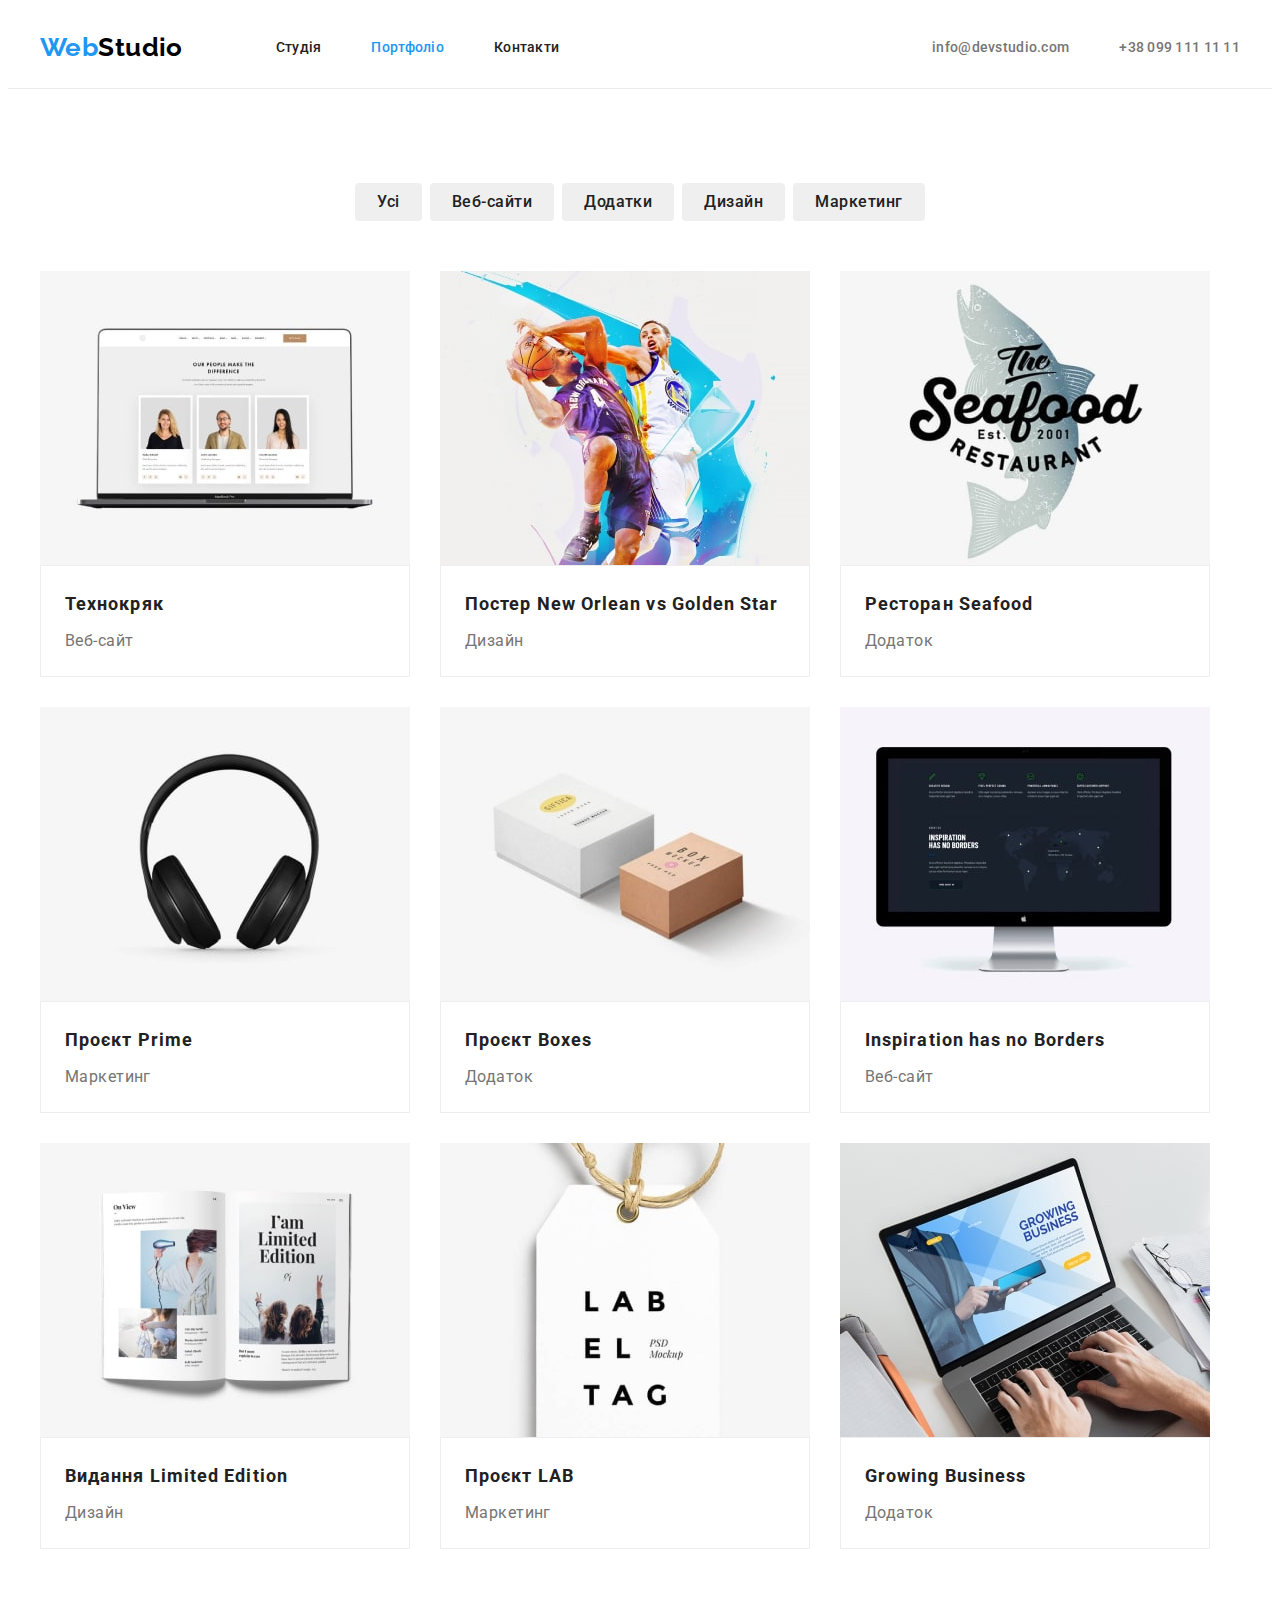
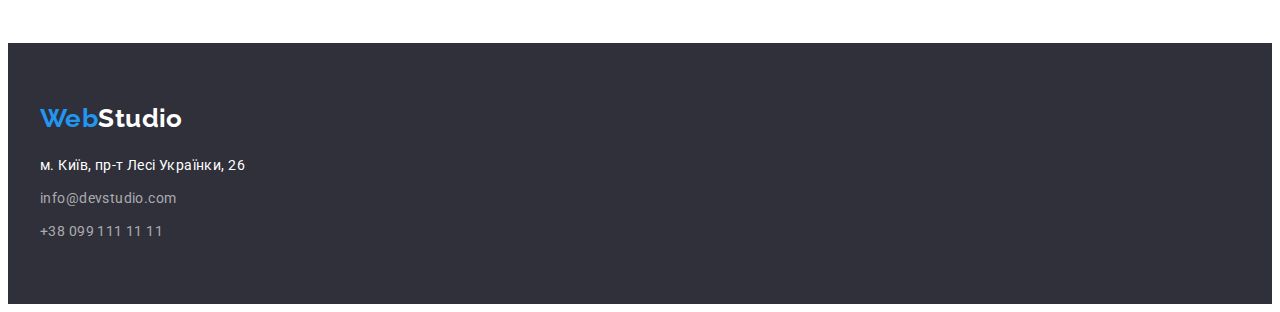
==== portfolio.html @ ebf42707 "clone rep" ====
<!DOCTYPE html>
<html lang="en">
  <head>
    <meta charset="UTF-8" />
    <meta http-equiv="X-UA-Compatible" content="IE=edge" />
    <meta name="viewport" content="width=device-width, initial-scale=1.0" />
    <link rel="preconnect" href="https://fonts.googleapis.com" />
    <link rel="preconnect" href="https://fonts.gstatic.com" crossorigin />
    <link
      href="https://fonts.googleapis.com/css2?family=Raleway:wght@700&family=Roboto:wght@400;500;700;900&display=swap"
      rel="stylesheet"
    />
    <link
      rel="stylesheet"
      href="https://cdnjs.cloudflare.com/ajax/libs/modern-normalize/1.1.0/modern-normalize.min.css"
      integrity="sha512-wpPYUAdjBVSE4KJnH1VR1HeZfpl1ub8YT/NKx4PuQ5NmX2tKuGu6U/JRp5y+Y8XG2tV+wKQpNHVUX03MfMFn9Q=="
      crossorigin="anonymous"
      referrerpolicy="no-referrer"
    />
    <link rel="stylesheet" href="./css/styles.css" />
    <title>Студія</title>
  </head>

  <body>
    <header class="header">
      <div class="container main-nav">
        <nav class="main-nav">
          <a href="./index.html" class="logo link"><span class="logo-web">Web</span>Studio</a>
          <ul class="site-nav list">
            <li class="item"><a href="./index.html" class="link">Студія</a></li>
            <li class="item"><a href="./portfolio.html" class="link current">Портфоліо</a></li>
            <li class="item"><a href="#" class="link">Контакти</a></li>
          </ul>
        </nav>

        <ul class="contacts-nav list">
          <li class="item">
            <a href="mailto:info@devstudio.com" class="link">info@devstudio.com</a>
          </li>
          <li class="item"><a href="tel:+380991111111" class="link">+38 099 111 11 11</a></li>
        </ul>
      </div>
    </header>

    <main>
      <section class="portfolio">
        <div class="container">
          <h1 class="visually-hidden">Портфоліо</h1>

          <ul class="filters list">
            <li class="item"><button type="button" class="filters-button">Усі</button></li>
            <li class="item"><button type="button" class="filters-button">Веб-сайти</button></li>
            <li class="item"><button type="button" class="filters-button">Додатки</button></li>
            <li class="item"><button type="button" class="filters-button">Дизайн</button></li>
            <li class="item"><button type="button" class="filters-button">Маркетинг</button></li>
          </ul>
        </div>
        <div class="container">
          <ul class="project list">
            <li class="flex-element">
              <a href="#"
                ><img
                  src="./images/tehnokrjak.jpg"
                  alt="Екран ноутбуку зі зображенням сайту"
                  width="370"
              /></a>
              <div class="project-name">
                <h2 class="title">Технокряк</h2>
                <p class="text">Веб-сайт</p>
              </div>
            </li>
            <li class="flex-element">
              <a href="#">
                <img src="./images/poster.jpg" alt="Два баскетботісти з м'ячом" width="370"
              /></a>
              <div class="project-name">
                <h2 class="title">Постер New Orlean vs Golden Star</h2>
                <p class="text">Дизайн</p>
              </div>
            </li>
            <li class="flex-element">
              <a href="#">
                <img src="./images/restoran.jpg" alt="Логотип ресторану-риба" width="370"
              /></a>
              <div class="project-name">
                <h2 class="title">Ресторан Seafood</h2>
                <p class="text">Додаток</p>
              </div>
            </li>
            <li class="flex-element">
              <a href="#"> <img src="./images/prime.jpg" alt="Навушники" width="370" /></a>
              <div class="project-name">
                <h2 class="title">Проєкт Prime</h2>
                <p class="text">Маркетинг</p>
              </div>
            </li>
            <li class="flex-element">
              <a href="#">
                <img src="./images/boxes.jpg" alt="Дві паперові коробочки" width="370"
              /></a>
              <div class="project-name">
                <h2 class="title">Проєкт Boxes</h2>
                <p class="text">Додаток</p>
              </div>
            </li>
            <li class="flex-element">
              <a href="#">
                <img src="./images/inspiration.jpg" alt="Монітор із зображенням сайту" width="370"
              /></a>
              <div class="project-name">
                <h2 class="title">Inspiration has no Borders</h2>
                <p class="text">Веб-сайт</p>
              </div>
            </li>

            <li class="flex-element">
              <a href="#">
                <img src="./images/limited.jpg" alt="Сторінки розгорнутої книги" width="370"
              /></a>
              <div class="project-name">
                <h2 class="title">Видання Limited Edition</h2>
                <p class="text">Дизайн</p>
              </div>
            </li>
            <li class="flex-element">
              <a href=""> <img src="./images/lab.jpg" alt="Бірка з написом" width="370" /></a>
              <div class="project-name">
                <h2 class="title">Проєкт LAB</h2>
                <p class="text">Маркетинг</p>
              </div>
            </li>
            <li class="flex-element">
              <a href="#">
                <img
                  src="./images/growing.jpg"
                  alt="Екран ноутбуку зі зображенням сайту"
                  width="370"
              /></a>
              <div class="project-name">
                <h2 class="title">Growing Business</h2>
                <p class="text">Додаток</p>
              </div>
            </li>
          </ul>
        </div>
      </section>
    </main>

    <!-- footer -->
    <footer class="footer">
      <div class="container">
        <a href="./index.html" class="logo link"><span class="logo-web">Web</span>Studio</a>
        <address class="address">
          <ul class="list">
            <li class="address-item">
              <a
                href="https://goo.gl/maps/msfJMVSiA2NbQieu8"
                target="_blank"
                rel="noopener noreferrer"
                class="text link"
              >
                м. Київ, пр-т Лесі Українки, 26
              </a>
            </li>
            <li class="address-item">
              <a href="mailto:info@devstudio.com" class="link">info@devstudio.com</a>
            </li>
            <li class="address-item">
              <a href="tel:+380991111111" class="link">+38 099 111 11 11</a>
            </li>
          </ul>
        </address>
      </div>
    </footer>
  </body>
</html>
---- css/styles.css ----
:root {
  --primery-text-color: #757575;
  --secondary-text-color: #000000;
  --title-text-color: #212121;
  --accent-color: #2196f3;
  --primery-bg-color: #ffffff;
  --secondary-bg-color: #f5f4fa;
  --hyro-bg-color: #2f303a;
  --futer-address-color: rgba(255, 255, 255, 0.6);
  --container-bg-color: #eeeeee;
  --line-header-color: #ececec;
  --buton-active-color: #188ce8;
}
h1,
h2,
h3,
h4,
p {
  margin-top: 0;
  margin-bottom: 0;
}

ul,
ol {
  margin-top: 0;
  margin-bottom: 0;
  padding-left: 0;
}

button {
  cursor: pointer;
  display: block;
  margin: 0 auto;
  border: none;
  border-radius: 4px;
}

img {
  display: block;
  max-width: 100%;
  height: auto;
}

body {
  background-color: var(--primery-bg-color);
  color: var(--primery-text-color);

  font-family: Roboto, 'open sans', sans-serif;
  font-size: 14px;
  letter-spacing: 0.03em;
}

.link {
  text-decoration: none;
}

.list {
  list-style: none;
}

.visually-hidden {
  position: absolute;
  white-space: nowrap;
  width: 1px;
  height: 1px;
  overflow: hidden;
  border: 0;
  padding: 0;
  clip: rect(0 0 0 0);
  clip-path: inset(50%);
  margin: -1px;
}

.container {
  width: 1200px;
  padding: 0 15px;
  margin: 0 auto;

  /* outline: 2px solid tomato; */
}
.header {
  border-bottom: 1px solid #ececec;
}

/* site-nav */
.main-nav {
  display: flex;
  align-items: center;
}

.logo {
  color: var(--secondary-text-color);

  font-family: 'Raleway', sans-serif;
  font-weight: 700;
  font-size: 26px;
  line-height: 1.2;
}
.logo-web {
  color: var(--accent-color);
}

.site-nav {
  display: flex;
  margin-left: 93px;
}
.site-nav .item + .item {
  margin-left: 50px;
}

.site-nav .link {
  display: block;
  padding-top: 32px;
  padding-bottom: 32px;

  color: var(--title-text-color);

  font-weight: 500;
  line-height: 1.14;
  letter-spacing: 0.02em;
}

.site-nav .link:hover,
.site-nav .link:focus {
  color: var(--accent-color);
}
.site-nav .link.current {
  color: var(--accent-color);
}
.contacts-nav {
  display: flex;
  margin-left: auto;
}
.contacts-nav .item + .item {
  margin-left: 50px;
}

.contacts-nav .link {
  display: block;
  padding-top: 32px;
  padding-bottom: 32px;

  color: var(--primery-text-color);

  font-weight: 500;
  line-height: 1.14;
  letter-spacing: 0.02em;
}

.contacts-nav .link:hover,
.contacts-nav .link:focus {
  color: var(--accent-color);
}

.hero {
  background-color: var(--hyro-bg-color);

  text-align: center;
  padding: 200px 0;
}

.hero-title {
  color: var(--primery-bg-color);

  width: 696px;
  font-weight: 900;
  font-size: 44px;
  line-height: 1.36;
  letter-spacing: 0.06em;
  text-transform: uppercase;

  margin: 0 auto;
}

/* button */
.button {
  color: var(--primery-bg-color);
  background-color: var(--accent-color);

  min-width: 216px;
  font-family: inherit;
  font-weight: 700;
  font-size: 16px;
  line-height: 1.87;
  letter-spacing: 0.06em;
  box-shadow: 0px 4px 4px rgba(0, 0, 0, 0.15);

  padding: 10px 32px;
}

.button:hover,
.button:focus {
  background-color: var(--buton-active-color);
}

/* section */

.section {
  padding-top: 94px;
  padding-bottom: 94px;
}

.section-title {
  color: var(--title-text-color);

  font-weight: 700;
  font-size: 36px;
  line-height: 1.17;
  text-align: center;

  margin-bottom: 50px;
}

/* features */

.features-list {
  display: flex;
}
.features-list .item {
  width: calc((100% - 90) / 4);
}

.features-list .item + .item {
  margin-left: 30px;
}

.features-list .title {
  color: var(--title-text-color);

  font-weight: 700;
  font-size: 14px;
  line-height: 1.14;
  text-transform: uppercase;

  margin-bottom: 10px;
}

.features-list .text {
  font-weight: 400;
  line-height: 1.71;
}

/* чим ми займаємося */

.no-padding {
  padding-top: 0%;
}
.work-list {
  display: flex;
}
.work-list .item + .item {
  margin-left: 30px;
}

/* team */
.team-name {
  padding-top: 30px;
  padding-bottom: 30px;
}

.team-list {
  display: flex;
}
.team-list .team-card + .team-card {
  margin-left: 30px;
}

.team-section {
  background-color: var(--secondary-bg-color);
}

.team-card {
  background-color: var(--primery-bg-color);
  width: calc((100% - 90) / 4);
  text-align: center;
  box-shadow: 0px 1px 3px rgba(0, 0, 0, 0.12), 0px 1px 1px rgba(0, 0, 0, 0.14),
    0px 2px 1px rgba(0, 0, 0, 0.2);
  border-radius: 0px 0px 4px 4px;
}

.team-card .title {
  margin-bottom: 10px;

  color: var(--title-text-color);

  font-weight: 500;
  font-size: 16px;
  line-height: 1.2;
}

.team-card .text {
  color: var(--primery-text-color);

  font-weight: 400;
  font-size: 16px;
  line-height: 1.2;
}
/* footer */

.footer {
  background-color: var(--hyro-bg-color);

  padding-top: 60px;
  padding-bottom: 60px;
}
.footer .logo {
  color: var(--primery-bg-color);
  display: block;
  margin-bottom: 20px;
}

.address-item + .address-item {
  margin-top: 9px;
}

.address .link {
  color: rgba(255, 255, 255, 0.6);

  font-style: normal;
  font-weight: 400;
  font-size: 14px;
  line-height: 1.71;
}
.address .text:hover,
.address .text:hover {
  color: var(--accent-color);
}
.address .link:hover,
.address .link:hover {
  color: var(--accent-color);
}

.address .text {
  color: var(--primery-bg-color);
}

/* portfolio */
.portfolio {
  padding-top: 94px;
  padding-bottom: 94px;
}

.filters {
  display: flex;
  justify-content: center;
  margin-bottom: 50px;
}

.filters .item + .item {
  margin-left: 8px;
}

.filters-button {
  padding: 6px 22px;

  color: var(--title-text-color);

  font-family: inherit;
  font-weight: 500;
  font-size: 16px;
  line-height: 1.62;
  letter-spacing: 0.03em;
}

.filters-button:hover,
.filters-button:focus {
  background-color: var(--accent-color);
  color: var(--primery-bg-color);
}

.project {
  display: flex;
  flex-wrap: wrap;
}
.project-name {
  padding: 20px 24px;
  border: 1px solid #eeeeee;
}
.project-name .title {
  margin-bottom: 4px;
}

.flex-element {
  width: calc((100% - 60) / 3);
  margin-right: 30px;
  margin-bottom: 30px;
}
.flex-element:nth-child(3n) {
  margin-right: 0;
}
.flex-element:nth-last-child(-n + 3) {
  margin-bottom: 0;
}

.project .title {
  color: var(--title-text-color);

  font-weight: 700;
  font-size: 18px;
  line-height: 2;
  letter-spacing: 0.06em;
}
.project .text {
  font-weight: 400;
  font-size: 16px;
  line-height: 1.88;
}
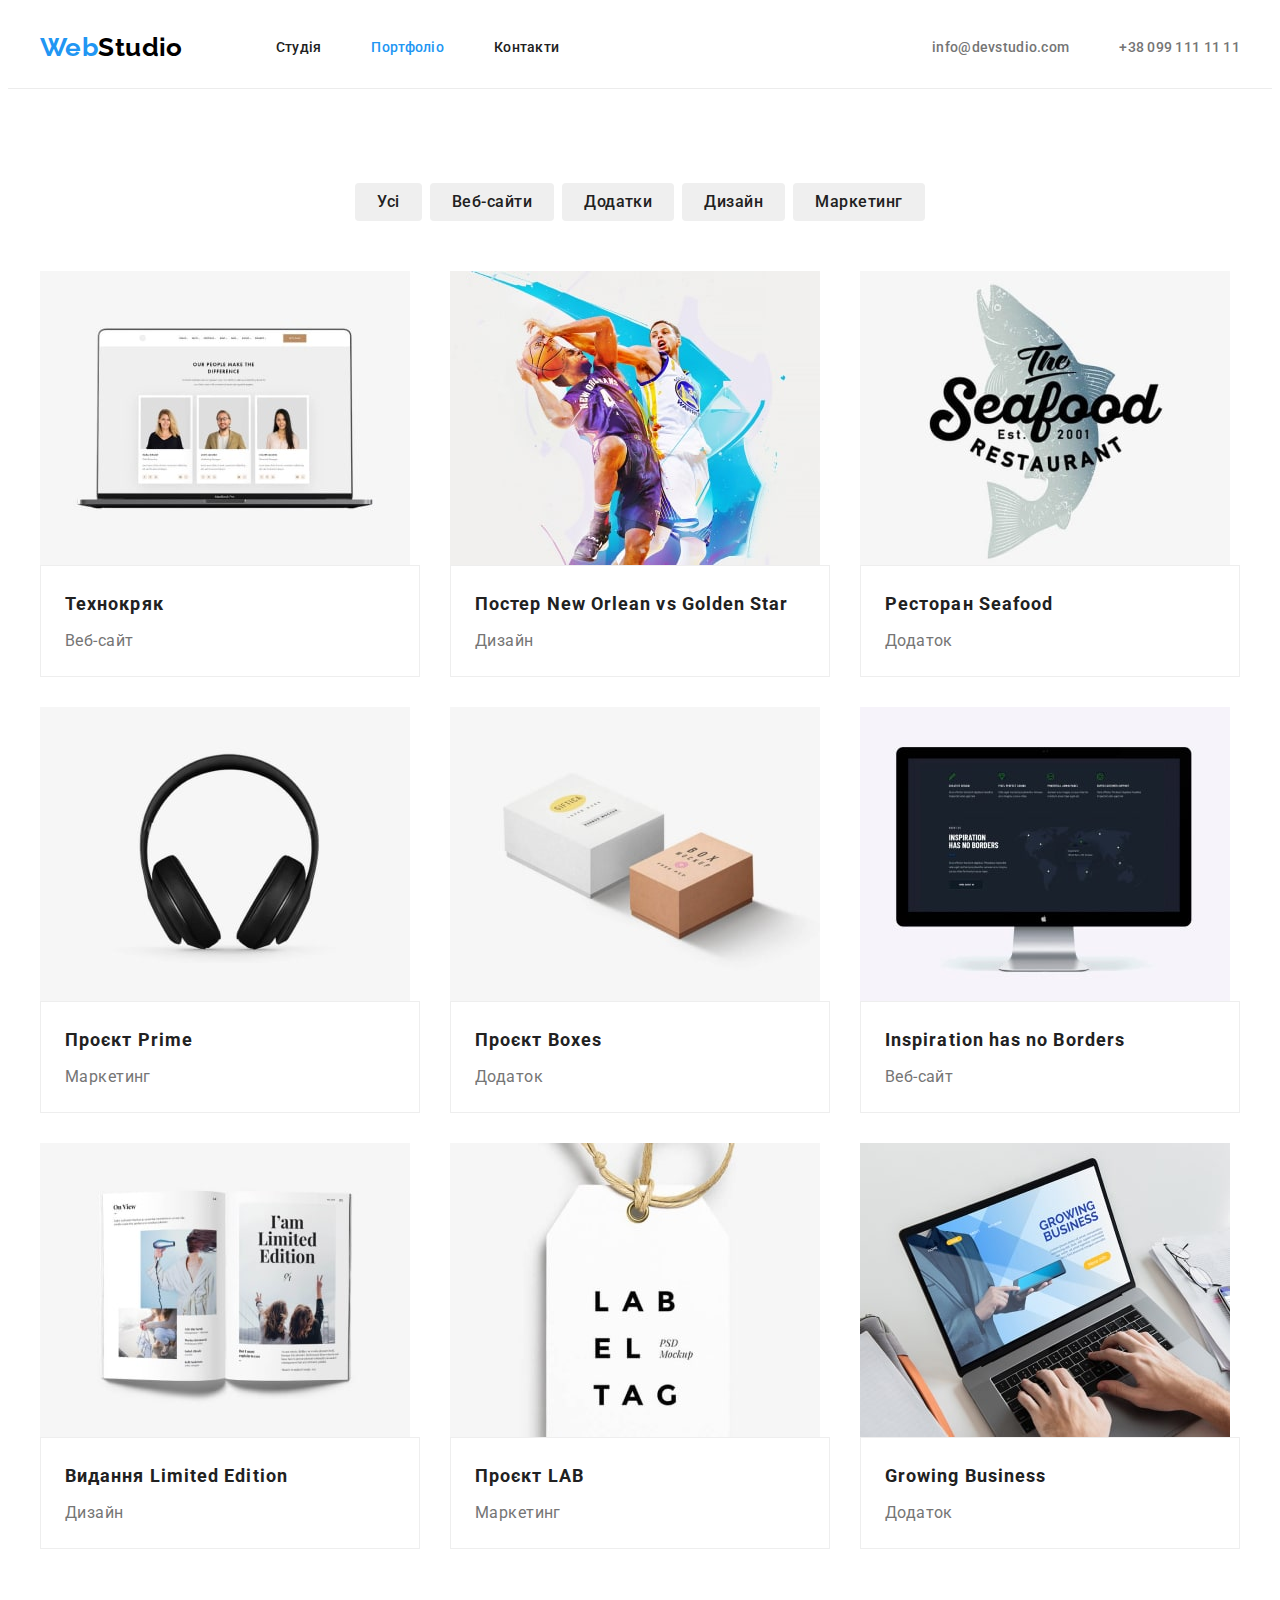
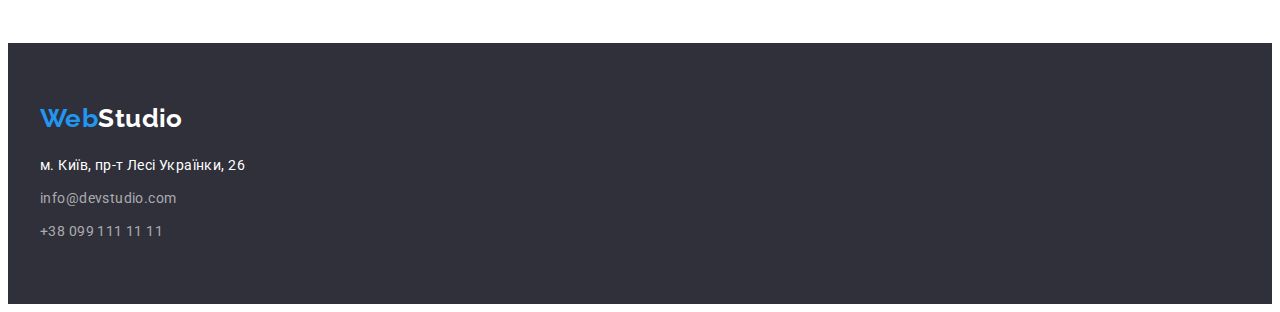
==== commit 71258910: "add customers" ====
--- a/portfolio.html
+++ b/portfolio.html
@@ -144,7 +144,7 @@
           </ul>
         </div>
       </section>
-    </main>
+          </main>
 
     <!-- footer -->
     <footer class="footer">
--- a/css/styles.css
+++ b/css/styles.css
@@ -158,6 +158,18 @@
   text-align: center;
   padding: 200px 0;
 }
+.overlay{
+  max-width: 1600px;
+  height: 600px;
+  margin: 0 auto;
+   background-image: linear-gradient(rgba(47, 48, 58, 0.4), rgba(47, 48, 58, 0.4)),
+    url(../images/hero-fon.jpg);
+ 
+background-repeat: no-repeat;
+background-size: cover;
+background-position: center;
+
+}
 
 .hero-title {
   color: var(--primery-bg-color);
@@ -170,6 +182,7 @@
   text-transform: uppercase;
 
   margin: 0 auto;
+  margin-bottom: 30px;
 }
 
 /* button */
@@ -212,12 +225,46 @@
 }
 
 /* features */
+.features-list .item::before {
+  display: block;
+  content: " ";
+    height: 120px;
+      background-color: var(--secondary-bg-color);
+border-radius: 4px;
+  /* background-size: contain; */
+  background-repeat: no-repeat;
+  background-position: center;
+  margin-bottom: 30px;
+}
+
+.features-list .item:nth-child(1)::before {
+  background-image: url(../images/antenna\ 1.svg);
+  background-size: 70px 70px;
+  padding: 25px 100px;
+}
+.features-list .item:nth-child(2)::before {
+  background-image: url(../images/clock\ 1.svg);
+  background-size: 70px 70px;
+  padding: 25px 100px;
+}
+.features-list .item:nth-child(3)::before {
+  background-image: url(../images/diagram\ 1.svg);
+  background-size: 70px 70px;
+  padding: 25px 100px;
+}
+.features-list .item:nth-child(4)::before {
+  background-image: url(../images/astronaut\ 1.svg);
+  background-size: 70px 70px;
+  padding: 25px 100px;
+}
 
 .features-list {
   display: flex;
+ 
 }
 .features-list .item {
-  width: calc((100% - 90) / 4);
+  width: calc((100% - 90px) / 4);
+  /* width: 270px; */
 }
 
 .features-list .item + .item {
@@ -271,7 +318,7 @@
 
 .team-card {
   background-color: var(--primery-bg-color);
-  width: calc((100% - 90) / 4);
+  width: calc((100% - 90px) / 4);
   text-align: center;
   box-shadow: 0px 1px 3px rgba(0, 0, 0, 0.12), 0px 1px 1px rgba(0, 0, 0, 0.14),
     0px 2px 1px rgba(0, 0, 0, 0.2);
@@ -295,6 +342,13 @@
   font-size: 16px;
   line-height: 1.2;
 }
+
+/* customers */
+
+.customers{
+  padding: ;
+}
+
 /* footer */
 
 .footer {
@@ -381,7 +435,7 @@
 }
 
 .flex-element {
-  width: calc((100% - 60) / 3);
+  width: calc((100% - 60px) / 3);
   margin-right: 30px;
   margin-bottom: 30px;
 }
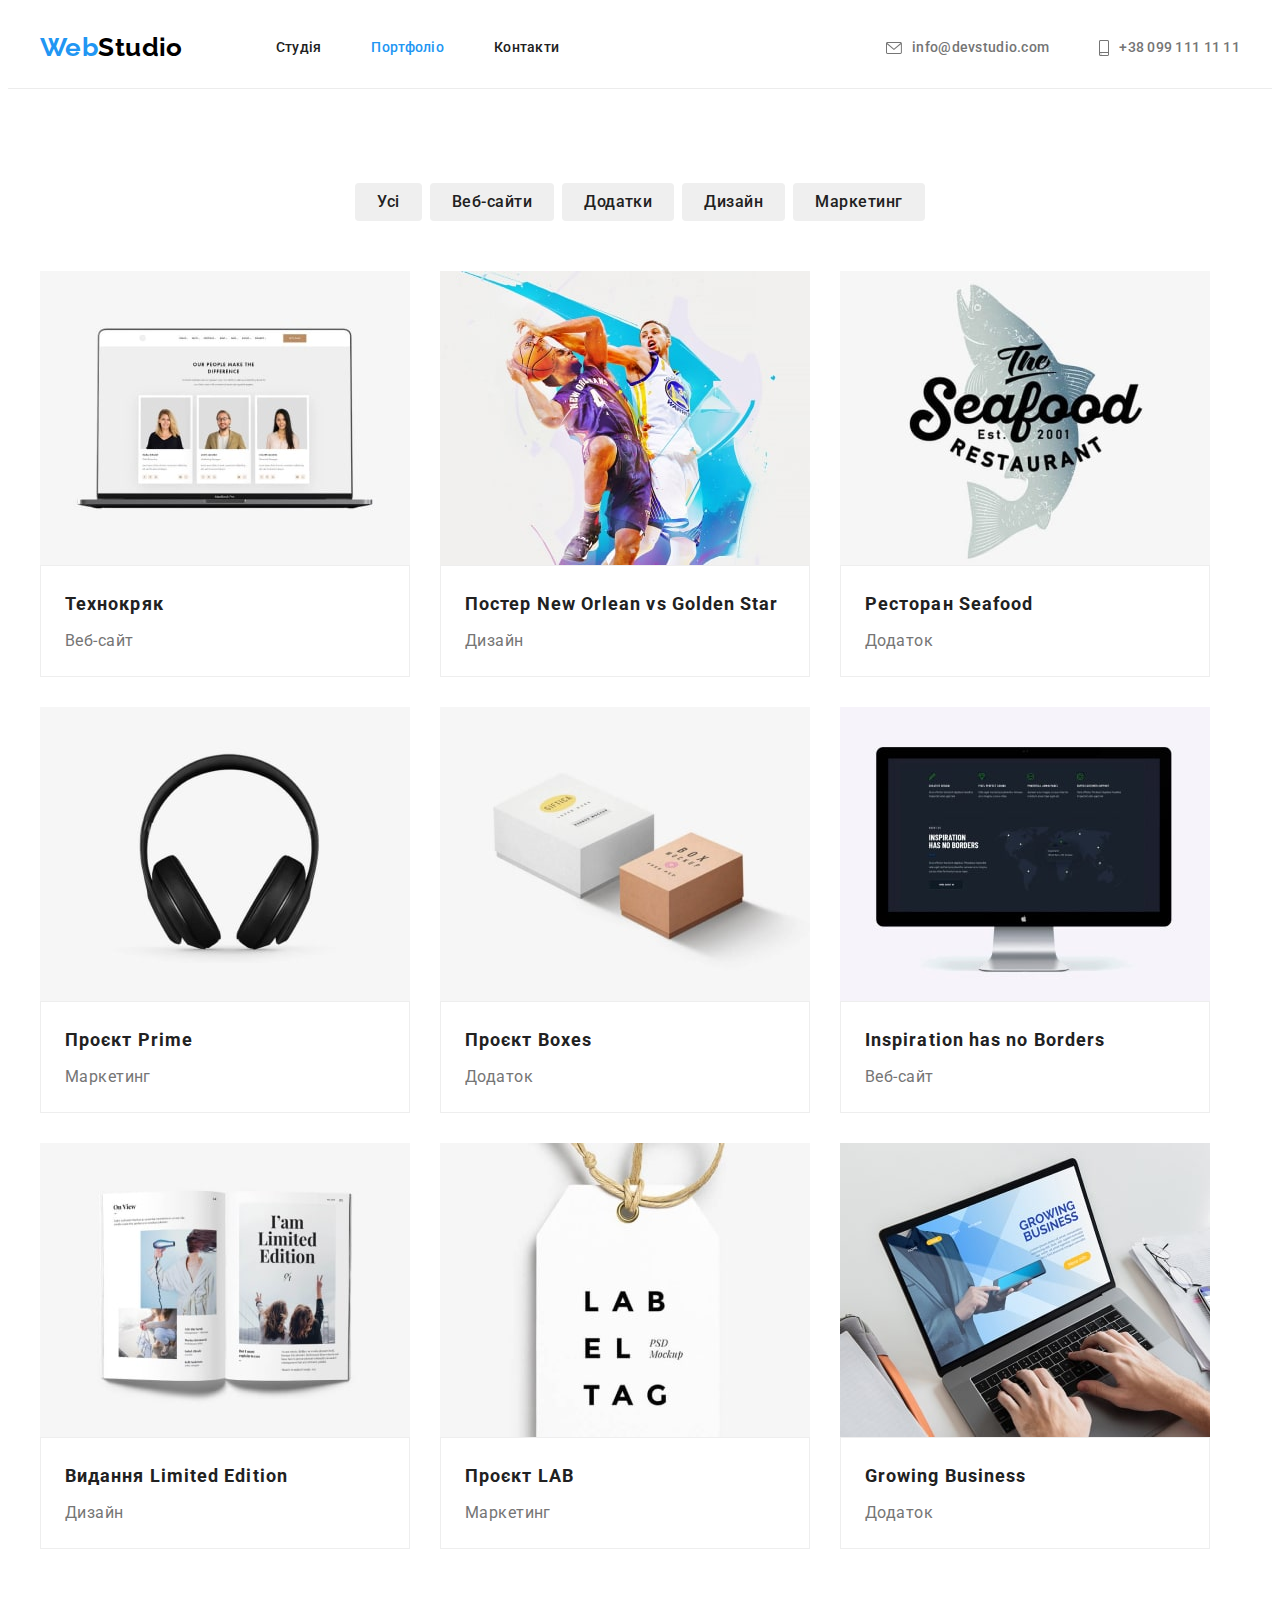
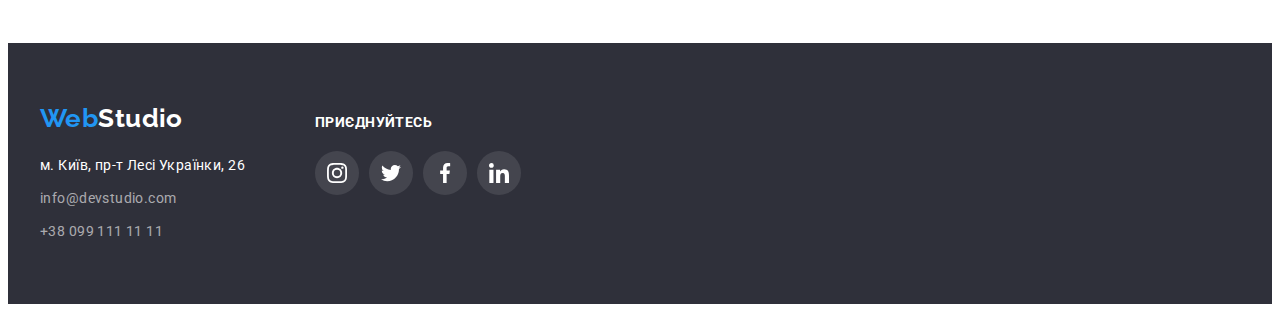
==== commit b21c0b9a: "на перевірку" ====
--- a/portfolio.html
+++ b/portfolio.html
@@ -35,9 +35,21 @@
 
         <ul class="contacts-nav list">
           <li class="item">
-            <a href="mailto:info@devstudio.com" class="link">info@devstudio.com</a>
+            <a href="mailto:info@devstudio.com" class="link">
+              <svg class="contacts-mail-icon" width="16px" height="12px">
+                <use href="./images/sprite.svg#icon-envelope"></use>
+              </svg>
+              info@devstudio.com</a
+            >
           </li>
-          <li class="item"><a href="tel:+380991111111" class="link">+38 099 111 11 11</a></li>
+          <li class="item">
+            <a href="tel:+380991111111" class="link">
+              <svg class="contacts-tel-icon" width="10px" height="16px">
+                <use href="./images/sprite.svg#icon-smartphone"></use>
+              </svg>
+              +38 099 111 11 11</a
+            >
+          </li>
         </ul>
       </div>
     </header>
@@ -144,32 +156,67 @@
           </ul>
         </div>
       </section>
-          </main>
+    </main>
 
     <!-- footer -->
     <footer class="footer">
       <div class="container">
-        <a href="./index.html" class="logo link"><span class="logo-web">Web</span>Studio</a>
-        <address class="address">
-          <ul class="list">
-            <li class="address-item">
-              <a
-                href="https://goo.gl/maps/msfJMVSiA2NbQieu8"
-                target="_blank"
-                rel="noopener noreferrer"
-                class="text link"
-              >
-                м. Київ, пр-т Лесі Українки, 26
-              </a>
-            </li>
-            <li class="address-item">
-              <a href="mailto:info@devstudio.com" class="link">info@devstudio.com</a>
-            </li>
-            <li class="address-item">
-              <a href="tel:+380991111111" class="link">+38 099 111 11 11</a>
-            </li>
-          </ul>
-        </address>
+        <div>
+          <a href="./index.html" class="logo link"><span class="logo-web">Web</span>Studio</a>
+          <address class="address">
+            <ul class="list">
+              <li class="address-item">
+                <a
+                  href="https://goo.gl/maps/msfJMVSiA2NbQieu8"
+                  target="_blank"
+                  rel="noopener noreferrer"
+                  class="text link"
+                >
+                  м. Київ, пр-т Лесі Українки, 26
+                </a>
+              </li>
+              <li class="address-item">
+                <a href="mailto:info@devstudio.com" class="link">info@devstudio.com</a>
+              </li>
+              <li class="address-item">
+                <a href="tel:+380991111111" class="link">+38 099 111 11 11</a>
+              </li>
+            </ul>
+          </address>
+        </div>
+        <div class="futer-social">
+          <p class="futer-social-text">приєднуйтесь</p>
+          <ul class="futer-social-list list">
+            <li>
+              <a class="futer-social-link" href="#">
+                <svg class="futer-social-icon" width="20px" height="20px">
+                  <use href="./images/sprite.svg#icon-instagram"></use>
+                </svg>
+              </a>
+            </li>
+            <li>
+              <a class="futer-social-link" href="#">
+                <svg class="futer-social-icon" width="20px" height="20px">
+                  <use href="./images/sprite.svg#icon-twitter"></use>
+                </svg>
+              </a>
+            </li>
+            <li>
+              <a class="futer-social-link" href="#">
+                <svg class="futer-social-icon" width="20px" height="20px">
+                  <use href="./images/sprite.svg#icon-facebook"></use>
+                </svg>
+              </a>
+            </li>
+            <li>
+              <a class="futer-social-link" href="#">
+                <svg class="futer-social-icon" width="20px" height="20px">
+                  <use href="./images/sprite.svg#icon-linkedin"></use>
+                </svg>
+              </a>
+            </li>
+          </ul>
+        </div>
       </div>
     </footer>
   </body>
--- a/css/styles.css
+++ b/css/styles.css
@@ -10,6 +10,7 @@
   --container-bg-color: #eeeeee;
   --line-header-color: #ececec;
   --buton-active-color: #188ce8;
+  --icon-color: #afb1b8;
 }
 h1,
 h2,
@@ -75,8 +76,6 @@
   width: 1200px;
   padding: 0 15px;
   margin: 0 auto;
-
-  /* outline: 2px solid tomato; */
 }
 .header {
   border-bottom: 1px solid #ececec;
@@ -130,13 +129,15 @@
 .contacts-nav {
   display: flex;
   margin-left: auto;
+  align-items: center;
 }
 .contacts-nav .item + .item {
   margin-left: 50px;
 }
 
 .contacts-nav .link {
-  display: block;
+  display: flex;
+  align-items: center;
   padding-top: 32px;
   padding-bottom: 32px;
 
@@ -147,28 +148,38 @@
   letter-spacing: 0.02em;
 }
 
+.contacts-mail-icon {
+  margin-right: 10px;
+  fill: currentColor;
+}
+
+.contacts-tel-icon {
+  margin-right: 10px;
+  fill: currentColor;
+}
+
 .contacts-nav .link:hover,
 .contacts-nav .link:focus {
   color: var(--accent-color);
 }
 
+/* hero */
+
 .hero {
   background-color: var(--hyro-bg-color);
 
   text-align: center;
   padding: 200px 0;
 }
-.overlay{
+.overlay {
   max-width: 1600px;
   height: 600px;
   margin: 0 auto;
-   background-image: linear-gradient(rgba(47, 48, 58, 0.4), rgba(47, 48, 58, 0.4)),
+
+  background-image: linear-gradient(rgba(47, 48, 58, 0.4), rgba(47, 48, 58, 0.4)),
     url(../images/hero-fon.jpg);
- 
-background-repeat: no-repeat;
-background-size: cover;
-background-position: center;
-
+  background-repeat: no-repeat;
+  background-size: cover;
 }
 
 .hero-title {
@@ -225,46 +236,29 @@
 }
 
 /* features */
-.features-list .item::before {
+.features-list .item {
   display: block;
-  content: " ";
-    height: 120px;
-      background-color: var(--secondary-bg-color);
-border-radius: 4px;
-  /* background-size: contain; */
-  background-repeat: no-repeat;
-  background-position: center;
+}
+
+.features-thumb {
+  height: 120px;
+  background: var(--secondary-bg-color);
+
+  padding: 25px 100px;
   margin-bottom: 30px;
 }
 
-.features-list .item:nth-child(1)::before {
-  background-image: url(../images/antenna\ 1.svg);
-  background-size: 70px 70px;
-  padding: 25px 100px;
-}
-.features-list .item:nth-child(2)::before {
-  background-image: url(../images/clock\ 1.svg);
-  background-size: 70px 70px;
-  padding: 25px 100px;
-}
-.features-list .item:nth-child(3)::before {
-  background-image: url(../images/diagram\ 1.svg);
-  background-size: 70px 70px;
-  padding: 25px 100px;
-}
-.features-list .item:nth-child(4)::before {
-  background-image: url(../images/astronaut\ 1.svg);
-  background-size: 70px 70px;
-  padding: 25px 100px;
+.features-icon {
+  width: 70px;
+  height: 70px;
 }
 
 .features-list {
   display: flex;
- 
-}
+}
+
 .features-list .item {
-  width: calc((100% - 90px) / 4);
-  /* width: 270px; */
+  width: calc((100% - 90) / 4);
 }
 
 .features-list .item + .item {
@@ -300,6 +294,33 @@
 }
 
 /* team */
+
+.team-social {
+  display: flex;
+  align-items: center;
+  justify-content: center;
+  gap: 10px;
+}
+
+.team-social-link {
+  display: flex;
+  align-items: center;
+  justify-content: center;
+  width: 44px;
+  height: 44px;
+  border-radius: 50%;
+  color: var(--icon-color);
+}
+
+.team-social-link:hover {
+  background-color: var(--buton-active-color);
+  color: var(--primery-bg-color);
+}
+
+.team-social-icon {
+  fill: currentColor;
+}
+
 .team-name {
   padding-top: 30px;
   padding-bottom: 30px;
@@ -308,7 +329,7 @@
 .team-list {
   display: flex;
 }
-.team-list .team-card + .team-card {
+.team-card + .team-card {
   margin-left: 30px;
 }
 
@@ -318,7 +339,7 @@
 
 .team-card {
   background-color: var(--primery-bg-color);
-  width: calc((100% - 90px) / 4);
+  width: calc((100% - 90) / 4);
   text-align: center;
   box-shadow: 0px 1px 3px rgba(0, 0, 0, 0.12), 0px 1px 1px rgba(0, 0, 0, 0.14),
     0px 2px 1px rgba(0, 0, 0, 0.2);
@@ -341,15 +362,87 @@
   font-weight: 400;
   font-size: 16px;
   line-height: 1.2;
-}
-
-/* customers */
-
-.customers{
-  padding: ;
+  margin-bottom: 16px;
+}
+/* clients  */
+
+.clients-list {
+  display: flex;
+}
+
+.clients-item {
+  width: calc((100% - 150px) / 6);
+  height: 92px;
+  border: 1px solid #afb1b8;
+  border-radius: 4px;
+}
+
+.clients-item:hover {
+  border-color: var(--buton-active-color);
+}
+
+.client-link {
+  display: flex;
+  align-items: center;
+  justify-content: center;
+  width: 100%;
+  height: 100%;
+}
+
+.clients-item + .clients-item {
+  margin-left: 30px;
+}
+
+.client-icon {
+  fill: var(--icon-color);
+}
+
+.client-icon:hover {
+  fill: var(--accent-color);
 }
 
 /* footer */
+
+.footer .container {
+  display: flex;
+  align-items: baseline;
+}
+.futer-social-text {
+  color: var(--primery-bg-color);
+
+  font-weight: 700;
+  font-size: 14px;
+  line-height: 1.14;
+
+  margin-bottom: 20px;
+
+  text-transform: uppercase;
+}
+.futer-social-list {
+  display: flex;
+  gap: 10px;
+}
+.futer-social-link {
+  display: flex;
+  align-items: center;
+  justify-content: center;
+  width: 44px;
+  height: 44px;
+  border-radius: 50%;
+  background-color: rgba(255, 255, 255, 0.1);
+  color: var(--primery-bg-color);
+}
+.futer-social-link:hover {
+  background-color: var(--buton-active-color);
+}
+
+.futer-social-icon {
+  fill: currentColor;
+}
+
+.futer-social {
+  margin-left: 70px;
+}
 
 .footer {
   background-color: var(--hyro-bg-color);
@@ -389,6 +482,7 @@
 }
 
 /* portfolio */
+
 .portfolio {
   padding-top: 94px;
   padding-bottom: 94px;
@@ -420,6 +514,8 @@
 .filters-button:focus {
   background-color: var(--accent-color);
   color: var(--primery-bg-color);
+  box-shadow: 0px 1px 3px rgba(0, 0, 0, 0.12), 0px 1px 1px rgba(0, 0, 0, 0.14),
+    0px 2px 1px rgba(0, 0, 0, 0.2);
 }
 
 .project {
@@ -435,10 +531,15 @@
 }
 
 .flex-element {
-  width: calc((100% - 60px) / 3);
+  width: calc((100% - 60) / 3);
   margin-right: 30px;
   margin-bottom: 30px;
 }
+.flex-element:hover {
+  box-shadow: 0px 1px 3px rgba(0, 0, 0, 0.12), 0px 1px 1px rgba(0, 0, 0, 0.14),
+    0px 2px 1px rgba(0, 0, 0, 0.2);
+}
+
 .flex-element:nth-child(3n) {
   margin-right: 0;
 }
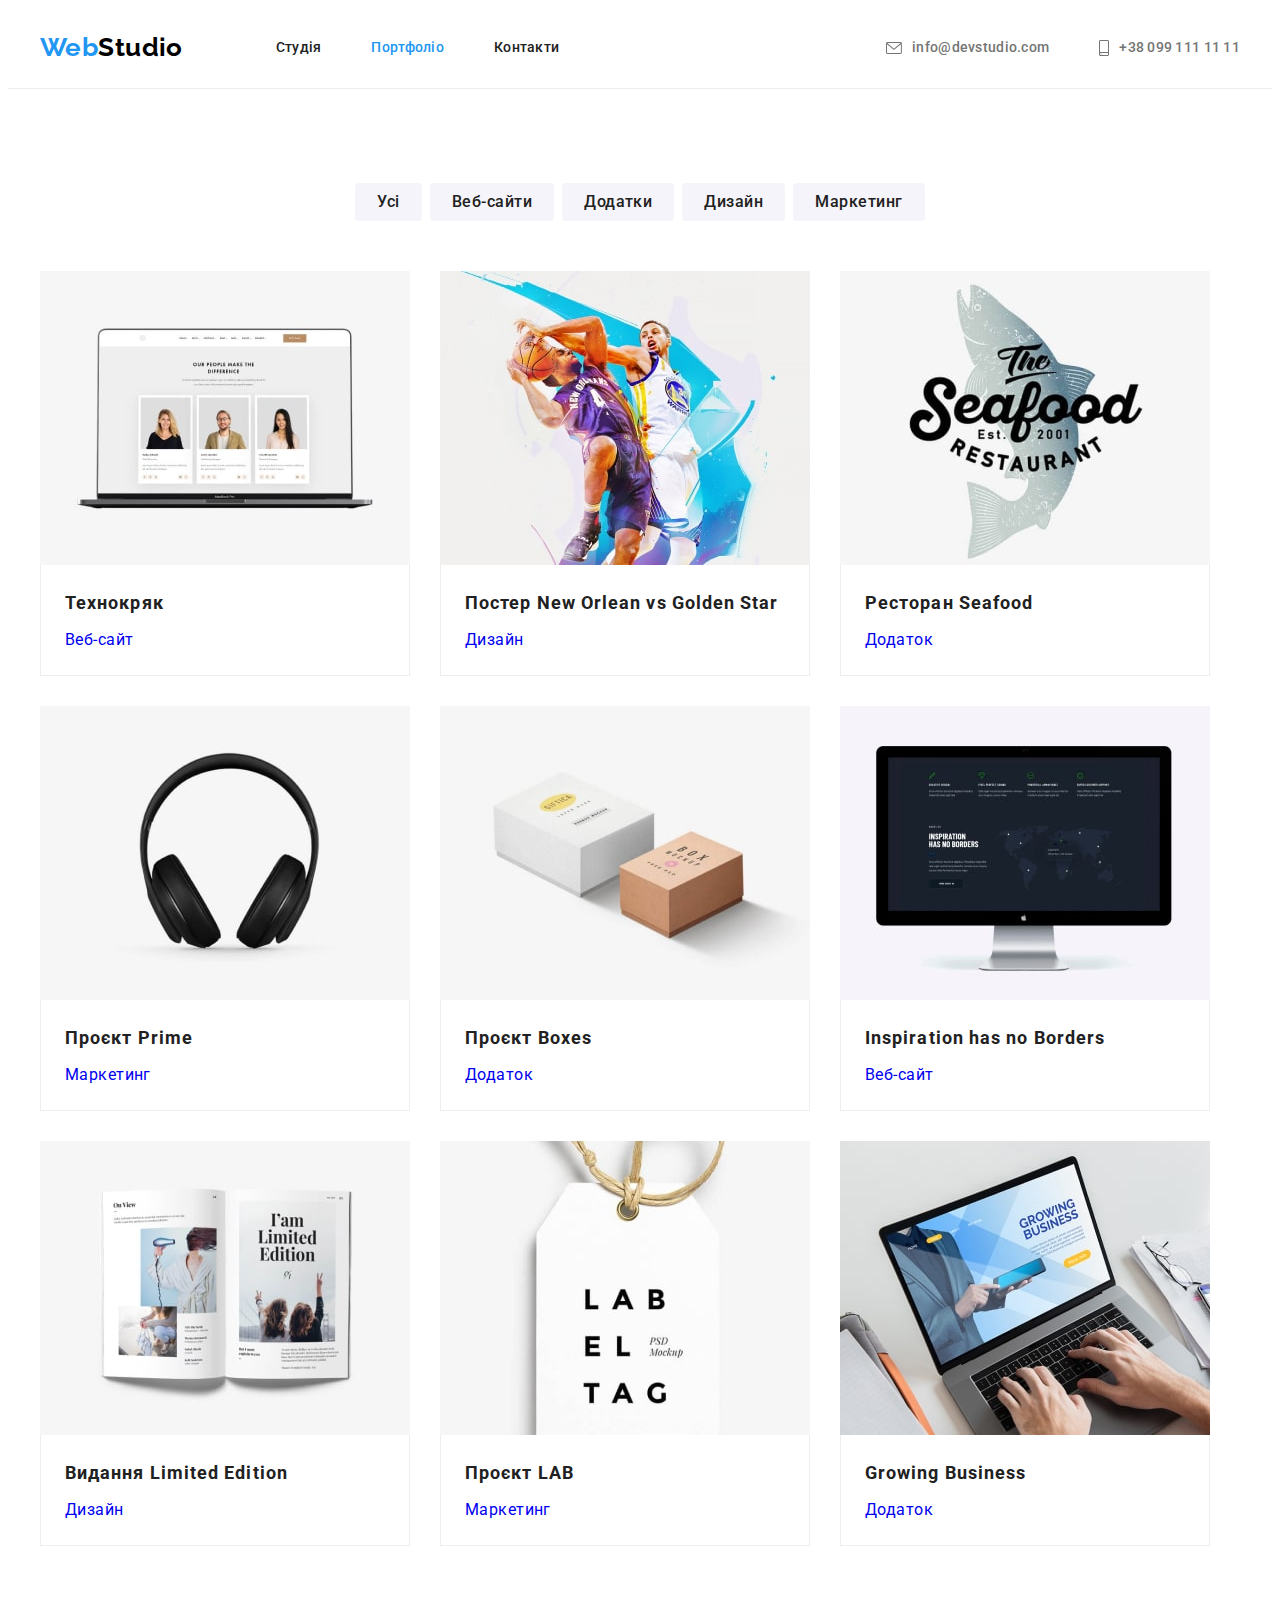
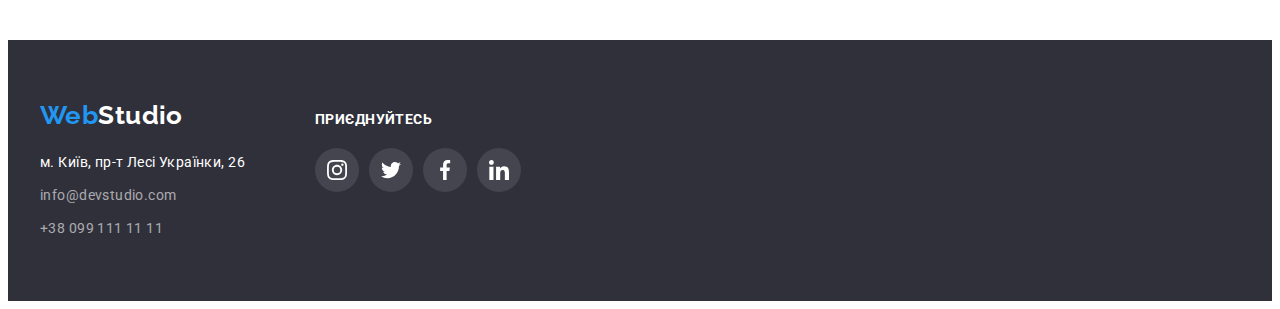
==== commit c35899a7: "виправлення-ментор" ====
--- a/portfolio.html
+++ b/portfolio.html
@@ -70,88 +70,98 @@
         <div class="container">
           <ul class="project list">
             <li class="flex-element">
-              <a href="#"
+              <a class="project-link" href="#"
                 ><img
                   src="./images/tehnokrjak.jpg"
                   alt="Екран ноутбуку зі зображенням сайту"
                   width="370"
-              /></a>
-              <div class="project-name">
-                <h2 class="title">Технокряк</h2>
-                <p class="text">Веб-сайт</p>
-              </div>
-            </li>
-            <li class="flex-element">
-              <a href="#">
-                <img src="./images/poster.jpg" alt="Два баскетботісти з м'ячом" width="370"
-              /></a>
-              <div class="project-name">
-                <h2 class="title">Постер New Orlean vs Golden Star</h2>
-                <p class="text">Дизайн</p>
-              </div>
-            </li>
-            <li class="flex-element">
-              <a href="#">
-                <img src="./images/restoran.jpg" alt="Логотип ресторану-риба" width="370"
-              /></a>
-              <div class="project-name">
-                <h2 class="title">Ресторан Seafood</h2>
-                <p class="text">Додаток</p>
-              </div>
-            </li>
-            <li class="flex-element">
-              <a href="#"> <img src="./images/prime.jpg" alt="Навушники" width="370" /></a>
-              <div class="project-name">
-                <h2 class="title">Проєкт Prime</h2>
-                <p class="text">Маркетинг</p>
-              </div>
-            </li>
-            <li class="flex-element">
-              <a href="#">
-                <img src="./images/boxes.jpg" alt="Дві паперові коробочки" width="370"
-              /></a>
-              <div class="project-name">
-                <h2 class="title">Проєкт Boxes</h2>
-                <p class="text">Додаток</p>
-              </div>
-            </li>
-            <li class="flex-element">
-              <a href="#">
-                <img src="./images/inspiration.jpg" alt="Монітор із зображенням сайту" width="370"
-              /></a>
-              <div class="project-name">
-                <h2 class="title">Inspiration has no Borders</h2>
-                <p class="text">Веб-сайт</p>
-              </div>
-            </li>
-
-            <li class="flex-element">
-              <a href="#">
-                <img src="./images/limited.jpg" alt="Сторінки розгорнутої книги" width="370"
-              /></a>
-              <div class="project-name">
-                <h2 class="title">Видання Limited Edition</h2>
-                <p class="text">Дизайн</p>
-              </div>
-            </li>
-            <li class="flex-element">
-              <a href=""> <img src="./images/lab.jpg" alt="Бірка з написом" width="370" /></a>
-              <div class="project-name">
-                <h2 class="title">Проєкт LAB</h2>
-                <p class="text">Маркетинг</p>
-              </div>
-            </li>
-            <li class="flex-element">
-              <a href="#">
+                />
+                <div class="project-name">
+                  <h2 class="title">Технокряк</h2>
+                  <p class="text">Веб-сайт</p>
+                </div>
+              </a>
+            </li>
+            <li class="flex-element">
+              <a class="project-link" href="#">
+                <img src="./images/poster.jpg" alt="Два баскетботісти з м'ячом" width="370" />
+                <div class="project-name">
+                  <h2 class="title">Постер New Orlean vs Golden Star</h2>
+                  <p class="text">Дизайн</p>
+                </div>
+              </a>
+            </li>
+            <li class="flex-element">
+              <a class="project-link" href="#">
+                <img src="./images/restoran.jpg" alt="Логотип ресторану-риба" width="370" />
+                <div class="project-name">
+                  <h2 class="title">Ресторан Seafood</h2>
+                  <p class="text">Додаток</p>
+                </div>
+              </a>
+            </li>
+            <li class="flex-element">
+              <a class="project-link" href="#">
+                <img src="./images/prime.jpg" alt="Навушники" width="370" />
+                <div class="project-name">
+                  <h2 class="title">Проєкт Prime</h2>
+                  <p class="text">Маркетинг</p>
+                </div>
+              </a>
+            </li>
+            <li class="flex-element">
+              <a class="project-link" href="#">
+                <img src="./images/boxes.jpg" alt="Дві паперові коробочки" width="370" />
+                <div class="project-name">
+                  <h2 class="title">Проєкт Boxes</h2>
+                  <p class="text">Додаток</p>
+                </div>
+              </a>
+            </li>
+            <li class="flex-element">
+              <a class="project-link" href="#">
+                <img
+                  src="./images/inspiration.jpg"
+                  alt="Монітор із зображенням сайту"
+                  width="370"
+                />
+                <div class="project-name">
+                  <h2 class="title">Inspiration has no Borders</h2>
+                  <p class="text">Веб-сайт</p>
+                </div>
+              </a>
+            </li>
+
+            <li class="flex-element">
+              <a class="project-link" href="#">
+                <img src="./images/limited.jpg" alt="Сторінки розгорнутої книги" width="370" />
+                <div class="project-name">
+                  <h2 class="title">Видання Limited Edition</h2>
+                  <p class="text">Дизайн</p>
+                </div>
+              </a>
+            </li>
+            <li class="flex-element">
+              <a class="project-link" href="#">
+                <img src="./images/lab.jpg" alt="Бірка з написом" width="370" />
+                <div class="project-name">
+                  <h2 class="title">Проєкт LAB</h2>
+                  <p class="text">Маркетинг</p>
+                </div>
+              </a>
+            </li>
+            <li class="flex-element">
+              <a class="project-link" href="#">
                 <img
                   src="./images/growing.jpg"
                   alt="Екран ноутбуку зі зображенням сайту"
                   width="370"
-              /></a>
-              <div class="project-name">
-                <h2 class="title">Growing Business</h2>
-                <p class="text">Додаток</p>
-              </div>
+                />
+                <div class="project-name">
+                  <h2 class="title">Growing Business</h2>
+                  <p class="text">Додаток</p>
+                </div>
+              </a>
             </li>
           </ul>
         </div>
--- a/css/styles.css
+++ b/css/styles.css
@@ -42,6 +42,10 @@
   height: auto;
 }
 
+a {
+  text-decoration: none;
+}
+
 body {
   background-color: var(--primery-bg-color);
   color: var(--primery-text-color);
@@ -373,12 +377,10 @@
 .clients-item {
   width: calc((100% - 150px) / 6);
   height: 92px;
-  border: 1px solid #afb1b8;
-  border-radius: 4px;
-}
-
-.clients-item:hover {
-  border-color: var(--buton-active-color);
+}
+
+.clients-item + .clients-item {
+  margin-left: 30px;
 }
 
 .client-link {
@@ -387,18 +389,18 @@
   justify-content: center;
   width: 100%;
   height: 100%;
-}
-
-.clients-item + .clients-item {
-  margin-left: 30px;
+  color: var(--icon-color);
+  border: 1px solid currentColor;
+  border-radius: 4px;
 }
 
 .client-icon {
-  fill: var(--icon-color);
-}
-
-.client-icon:hover {
-  fill: var(--accent-color);
+  fill: currentColor;
+}
+
+.client-link:hover,
+.client-link:focus {
+  color: var(--accent-color);
 }
 
 /* footer */
@@ -508,14 +510,23 @@
   font-size: 16px;
   line-height: 1.62;
   letter-spacing: 0.03em;
+  background-color: var(--secondary-bg-color);
 }
 
 .filters-button:hover,
 .filters-button:focus {
   background-color: var(--accent-color);
   color: var(--primery-bg-color);
-  box-shadow: 0px 1px 3px rgba(0, 0, 0, 0.12), 0px 1px 1px rgba(0, 0, 0, 0.14),
-    0px 2px 1px rgba(0, 0, 0, 0.2);
+  box-shadow: 0px 2px 2px 0px rgba(0, 0, 0, 0.12), 0px 1px 2px 0px rgba(0, 0, 0, 0.08);
+}
+
+.project-link {
+  display: block;
+}
+
+.project-link:hover,
+.project-link:focus {
+  box-shadow: 1px 4px 6px 0px rgba(0, 0, 0, 0.16), 0px 4px 4px 0px rgba(0, 0, 0, 0.06);
 }
 
 .project {
@@ -525,6 +536,7 @@
 .project-name {
   padding: 20px 24px;
   border: 1px solid #eeeeee;
+  border-top: none;
 }
 .project-name .title {
   margin-bottom: 4px;
@@ -535,10 +547,6 @@
   margin-right: 30px;
   margin-bottom: 30px;
 }
-.flex-element:hover {
-  box-shadow: 0px 1px 3px rgba(0, 0, 0, 0.12), 0px 1px 1px rgba(0, 0, 0, 0.14),
-    0px 2px 1px rgba(0, 0, 0, 0.2);
-}
 
 .flex-element:nth-child(3n) {
   margin-right: 0;
